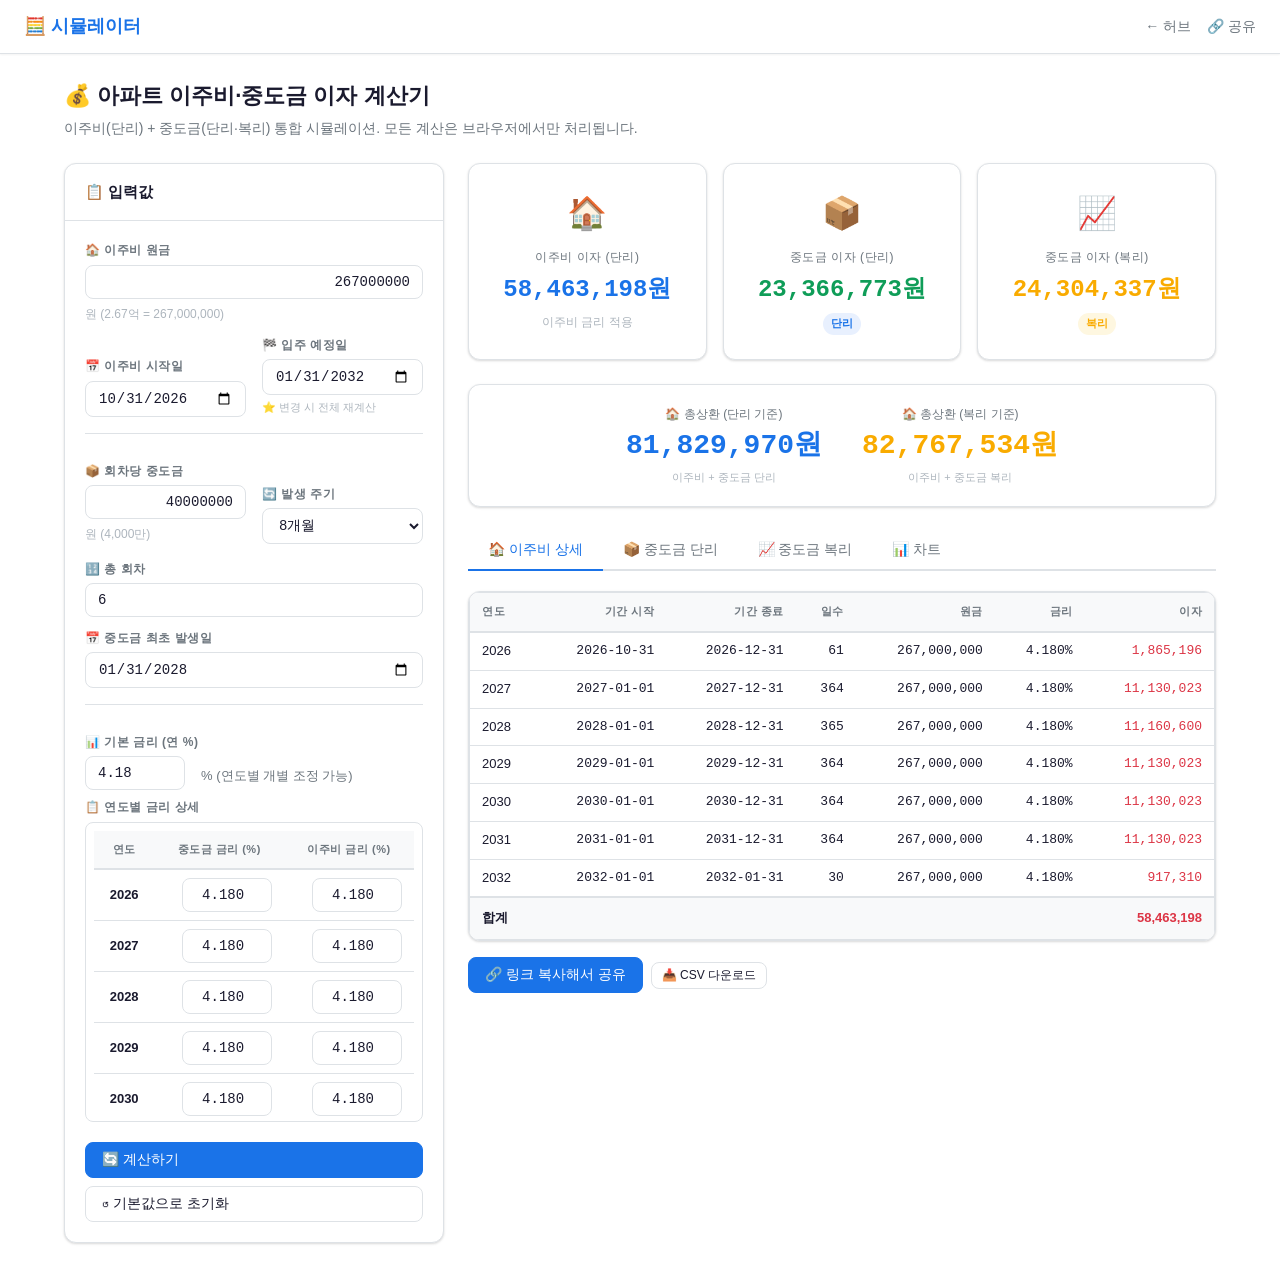
==== interest-calculator/index.html @ 4d943ce7 "Simulators v1: 이자 계산기 + 허브" ====
<!DOCTYPE html>
<html lang="ko">
<head>
<meta charset="UTF-8">
<meta name="viewport" content="width=device-width, initial-scale=1.0">
<title>이자 계산기 — 아파트 이주비·중도금 시뮬레이터</title>
<link rel="stylesheet" href="../shared/styles.css">
<style>
  .split-panel { display: grid; grid-template-columns: 380px 1fr; gap: 24px; }
  @media (max-width: 900px) { .split-panel { grid-template-columns: 1fr; } }
  .rate-table input { width: 90px; text-align: right; }
  .jeongdo-schedule .done { color: var(--text-muted); text-decoration: line-through; }
  .summary-highlight { font-size: 28px; font-weight: 800; font-family: var(--font-mono); }
  .summary-card { text-align: center; padding: 24px; }
  .summary-card .icon { font-size: 32px; margin-bottom: 8px; }
  .tag {
    display: inline-block; padding: 2px 8px; border-radius: 12px;
    font-size: 11px; font-weight: 600;
  }
  .tag-simple { background: var(--primary-light); color: var(--primary); }
  .tag-compound { background: var(--warning-light); color: var(--warning); }
  .legend { display: flex; gap: 16px; font-size: 12px; color: var(--text-secondary); margin-bottom: 12px; }
  .legend span { display: flex; align-items: center; gap: 4px; }
  .legend .dot { width: 10px; height: 10px; border-radius: 50%; }
  .dot-loan { background: var(--primary); }
  .dot-simple { background: var(--success); }
  .dot-compound { background: var(--warning); }
  canvas { max-width: 100%; }
  .tab-content { display: none; }
  .tab-content.active { display: block; }
</style>
</head>
<body>

<!-- Header -->
<header class="app-header">
  <a href="../index.html" class="logo">🧮 시뮬레이터</a>
  <nav>
    <a href="../index.html">← 허브</a>
    <a href="#" onclick="SimEngine.copyShareURL(getParams())">🔗 공유</a>
  </nav>
</header>

<div class="container">
  <h1 style="font-size:22px;margin-bottom:4px;">💰 아파트 이주비·중도금 이자 계산기</h1>
  <p style="color:var(--text-secondary);margin-bottom:24px;font-size:14px;">
    이주비(단리) + 중도금(단리·복리) 통합 시뮬레이션. 모든 계산은 브라우저에서만 처리됩니다.
  </p>

<div class="split-panel">
  <!-- LEFT: 입력 패널 -->
  <div>
  <div class="card">
    <div class="card-header">📋 입력값</div>
    <div class="card-body">

      <!-- 이주비 -->
      <div class="form-group" style="margin-bottom:12px;">
        <label>🏠 이주비 원금</label>
        <input type="text" id="loanPrincipal" class="input-won" value="267000000" onchange="recalc()" placeholder="예: 267000000">
        <span class="input-unit">원 (2.67억 = 267,000,000)</span>
      </div>

      <div class="form-row" style="margin-bottom:12px;">
        <div class="form-group">
          <label>📅 이주비 시작일</label>
          <input type="date" id="loanStartDate" value="2026-10-31" onchange="recalc()">
        </div>
        <div class="form-group">
          <label>🏁 입주 예정일</label>
          <input type="date" id="moveInDate" value="2032-01-31" onchange="recalc()">
          <span class="hint">⭐ 변경 시 전체 재계산</span>
        </div>
      </div>

      <!-- 중도금 -->
      <div style="border-top:1px solid var(--border);margin:16px 0;padding-top:12px;"></div>

      <div class="form-row" style="margin-bottom:12px;">
        <div class="form-group">
          <label>📦 회차당 중도금</label>
          <input type="text" id="jeongdoAmount" class="input-won" value="40000000" onchange="recalc()">
          <span class="input-unit">원 (4,000만)</span>
        </div>
        <div class="form-group">
          <label>🔄 발생 주기</label>
          <select id="jeongdoInterval" onchange="recalc()">
            <option value="6">6개월</option>
            <option value="8" selected>8개월</option>
            <option value="12">12개월</option>
          </select>
        </div>
        <div class="form-group">
          <label>🔢 총 회차</label>
          <input type="number" id="jeongdoCount" value="6" min="1" max="20" onchange="recalc()">
        </div>
      </div>

      <div class="form-group" style="margin-bottom:16px;">
        <label>📅 중도금 최초 발생일</label>
        <input type="date" id="jeongdoStartDate" value="2028-01-31" onchange="recalc()">
      </div>

      <!-- 금리 -->
      <div style="border-top:1px solid var(--border);margin:16px 0;padding-top:12px;"></div>
      <div class="form-group" style="margin-bottom:8px;">
        <label>📊 기본 금리 (연 %)</label>
        <div class="form-row">
          <input type="number" id="defaultRate" value="4.18" step="0.01" min="0" max="30" style="width:100px;" onchange="recalc()">
          <span style="line-height:2.2;font-size:13px;color:var(--text-secondary);">% (연도별 개별 조정 가능)</span>
        </div>
      </div>

      <div class="form-group" style="margin-bottom:8px;">
        <label>📋 연도별 금리 상세</label>
        <div id="rateTableContainer" class="rate-table" style="max-height:300px;overflow-y:auto;border:1px solid var(--border);border-radius:var(--radius);padding:8px;"></div>
      </div>

      <button class="btn btn-primary" style="width:100%;margin-top:12px;" onclick="recalc()">
        🔄 계산하기
      </button>
      <button class="btn" style="width:100%;margin-top:8px;" onclick="resetAll()">
        ↺ 기본값으로 초기화
      </button>
    </div>
  </div>
  </div>

  <!-- RIGHT: 결과 -->
  <div>
    <!-- Summary Cards -->
    <div class="stats-grid" style="grid-template-columns:repeat(3,1fr);">
      <div class="stat-card accent-primary summary-card">
        <div class="icon">🏠</div>
        <div class="stat-label">이주비 이자 (단리)</div>
        <div class="stat-value" id="sumLoan">—</div>
        <div class="stat-sub">이주비 금리 적용</div>
      </div>
      <div class="stat-card accent-success summary-card">
        <div class="icon">📦</div>
        <div class="stat-label">중도금 이자 (단리)</div>
        <div class="stat-value" id="sumSimple">—</div>
        <div class="stat-sub"><span class="tag tag-simple">단리</span></div>
      </div>
      <div class="stat-card accent-warning summary-card">
        <div class="icon">📈</div>
        <div class="stat-label">중도금 이자 (복리)</div>
        <div class="stat-value" id="sumCompound">—</div>
        <div class="stat-sub"><span class="tag tag-compound">복리</span></div>
      </div>
    </div>

    <!-- Grand Total -->
    <div class="card" style="margin-bottom:24px;text-align:center;padding:20px;">
      <div style="display:flex;justify-content:center;gap:40px;flex-wrap:wrap;">
        <div>
          <div style="font-size:12px;color:var(--text-secondary);">🏠 총상환 (단리 기준)</div>
          <div class="summary-highlight" id="grandSimple" style="color:var(--primary);">—</div>
          <div style="font-size:11px;color:var(--text-muted);">이주비 + 중도금 단리</div>
        </div>
        <div>
          <div style="font-size:12px;color:var(--text-secondary);">🏠 총상환 (복리 기준)</div>
          <div class="summary-highlight" id="grandCompound" style="color:var(--warning);">—</div>
          <div style="font-size:11px;color:var(--text-muted);">이주비 + 중도금 복리</div>
        </div>
      </div>
    </div>

    <!-- Tabs -->
    <div class="tabs">
      <button class="tab active" onclick="switchTab('loan')">🏠 이주비 상세</button>
      <button class="tab" onclick="switchTab('jeongdo-simple')">📦 중도금 단리</button>
      <button class="tab" onclick="switchTab('jeongdo-compound')">📈 중도금 복리</button>
      <button class="tab" onclick="switchTab('chart')">📊 차트</button>
    </div>

    <!-- Tab: Loan Detail -->
    <div id="tab-loan" class="tab-content active">
      <div class="card">
        <div class="table-container" id="loanTableContainer"></div>
      </div>
    </div>

    <!-- Tab: Jeongdo Simple -->
    <div id="tab-jeongdo-simple" class="tab-content">
      <div class="card">
        <div class="table-container" id="simpleTableContainer"></div>
      </div>
    </div>

    <!-- Tab: Jeongdo Compound -->
    <div id="tab-jeongdo-compound" class="tab-content">
      <div class="card">
        <div class="legend">
          <span><span class="dot dot-compound"></span> 노란색 배경 = 원리금 (Balance)</span>
          <span>각 회차별 2행: 일수 / 원리금 / 이자</span>
        </div>
        <div class="table-container" id="compoundTableContainer"></div>
      </div>
    </div>

    <!-- Tab: Chart -->
    <div id="tab-chart" class="tab-content">
      <div class="card">
        <div class="card-body">
          <canvas id="interestChart" height="350"></canvas>
        </div>
      </div>
    </div>

    <!-- Share bar -->
    <div class="actions-bar">
      <button class="btn btn-primary" onclick="SimEngine.copyShareURL(getParams())">🔗 링크 복사해서 공유</button>
      <button class="btn btn-sm" onclick="downloadCSV()">📥 CSV 다운로드</button>
    </div>
  </div>
</div>
</div>

<script src="../shared/simulator-engine.js"></script>
<script>
// ==================== STATE ====================
let loanRates = {};   // 연도별 이주비 금리
let jeongdoRates = {}; // 연도별 중도금 금리

// ==================== GET PARAMS ====================
function getParams() {
  return {
    loan: parseInt(document.getElementById('loanPrincipal').value.replace(/,/g,'')) || 0,
    loanDate: document.getElementById('loanStartDate').value,
    moveIn: document.getElementById('moveInDate').value,
    jdAmount: parseInt(document.getElementById('jeongdoAmount').value.replace(/,/g,'')) || 0,
    jdInterval: parseInt(document.getElementById('jeongdoInterval').value),
    jdCount: parseInt(document.getElementById('jeongdoCount').value),
    jdDate: document.getElementById('jeongdoStartDate').value,
    rate: parseFloat(document.getElementById('defaultRate').value)
  };
}

// ==================== CALCULATE JEONGDO DATES ====================
function addEndOfMonth(date, months) {
  const d = new Date(date);
  d.setDate(1);                         // 1일로 이동
  d.setMonth(d.getMonth() + months);    // 목표 월의 1일
  d.setMonth(d.getMonth() + 1);         // 다음 달 1일
  d.setDate(0);                         // 목표 월의 마지막 날
  return d;
}

function getJeongdoDates() {
  const start = SimEngine.parseDate(document.getElementById('jeongdoStartDate').value);
  const interval = parseInt(document.getElementById('jeongdoInterval').value);
  const count = parseInt(document.getElementById('jeongdoCount').value);
  const dates = [];
  let d = new Date(start);
  for (let i = 0; i < count; i++) {
    dates.push(new Date(d));
    d = addEndOfMonth(d, interval);
  }
  return dates;
}

function getYearEnd(y) { return new Date(y, 11, 31); }
function getYearStart(y) { return new Date(y, 0, 1); }
function clampDate(d, lo, hi) {
  let x = new Date(Math.max(d.getTime(), lo.getTime()));
  x = new Date(Math.min(x.getTime(), hi.getTime()));
  return x;
}

// ==================== BUILD RATE TABLE UI ====================
function buildRateTable() {
  const startY = 2026;
  const endY = 2038;
  const defRate = parseFloat(document.getElementById('defaultRate').value) || 4.18;
  const container = document.getElementById('rateTableContainer');

  let html = '<table style="font-size:11px;"><thead><tr>';
  html += '<th style="text-align:center;">연도</th>';
  html += '<th style="text-align:center;">중도금 금리 (%)</th>';
  html += '<th style="text-align:center;">이주비 금리 (%)</th>';
  html += '</tr></thead><tbody>';

  for (let y = startY; y <= endY; y++) {
    const jr = jeongdoRates[y] != null ? jeongdoRates[y] : defRate / 100;
    const lr = loanRates[y] != null ? loanRates[y] : defRate / 100;
    html += '<tr>';
    html += `<td style="text-align:center;font-weight:600;">${y}</td>`;
    html += `<td><input type="number" id="jr_${y}" value="${(jr*100).toFixed(3)}" step="0.001" min="0" max="30" onchange="onRateChange()"></td>`;
    html += `<td><input type="number" id="lr_${y}" value="${(lr*100).toFixed(3)}" step="0.001" min="0" max="30" onchange="onRateChange()"></td>`;
    html += '</tr>';
  }
  html += '</tbody></table>';
  container.innerHTML = html;
}

function onRateChange() {
  const startY = 2026; const endY = 2038;
  for (let y = startY; y <= endY; y++) {
    const jrEl = document.getElementById(`jr_${y}`);
    const lrEl = document.getElementById(`lr_${y}`);
    if (jrEl) jeongdoRates[y] = parseFloat(jrEl.value) / 100;
    if (lrEl) loanRates[y] = parseFloat(lrEl.value) / 100;
  }
  recalc();
}

function getLoanRate(y) {
  if (loanRates[y] != null) return loanRates[y];
  const def = parseFloat(document.getElementById('defaultRate').value) / 100;
  return def;
}

function getJeongdoRate(y) {
  if (jeongdoRates[y] != null) return jeongdoRates[y];
  const def = parseFloat(document.getElementById('defaultRate').value) / 100;
  return def;
}

// ==================== RECALCULATE ====================
function recalc() {
  // Read inputs
  const loanPrincipal = parseInt(document.getElementById('loanPrincipal').value.replace(/,/g,'')) || 0;
  const loanStart = SimEngine.parseDate(document.getElementById('loanStartDate').value);
  const moveIn = SimEngine.parseDate(document.getElementById('moveInDate').value);
  const jdAmount = parseInt(document.getElementById('jeongdoAmount').value.replace(/,/g,'')) || 0;
  const jdDates = getJeongdoDates();
  const startY = 2026;
  const endY = Math.max(moveIn.getFullYear(), 2032);

  // --- 이주비 단리 ---
  let loanInterest = 0;
  const loanRows = [];
  for (let y = startY; y <= endY; y++) {
    const ys = getYearStart(y);
    const ye = getYearEnd(y);
    const periodStart = clampDate(loanStart, ys, moveIn);
    const periodEnd = clampDate(moveIn, ys, ye);
    if (periodStart >= periodEnd) continue;

    const days = SimEngine.daysBetween(periodStart, periodEnd);
    if (days <= 0) continue;

    const rate = getLoanRate(y);
    const interest = SimEngine.simpleInterest(loanPrincipal, rate, periodStart, periodEnd);
    loanInterest += interest;
    loanRows.push({ year: y, start: periodStart, end: periodEnd, days, principal: loanPrincipal, rate, interest });
  }

  // --- 중도금 단리 ---
  const simpleRows = [];  // per jeongdo, per year
  const jdSimpleTotals = [];
  let totalSimple = 0;
  for (let ji = 0; ji < jdDates.length; ji++) {
    const jd = jdDates[ji];
    let instTotal = 0;
    const yearRows = [];
    for (let y = startY; y <= endY; y++) {
      const ys = getYearStart(y);
      const ye = getYearEnd(y);
      const periodStart = clampDate(jd, ys, moveIn);
      const periodEnd = clampDate(moveIn, ys, ye);
      if (periodStart >= periodEnd) continue;

      const days = SimEngine.daysBetween(periodStart, periodEnd);
      if (days <= 0) continue;

      const rate = getJeongdoRate(y);
      const interest = SimEngine.simpleInterest(jdAmount, rate, periodStart, periodEnd);
      instTotal += interest;
      yearRows.push({ year: y, days, rate, interest });
    }
    totalSimple += instTotal;
    simpleRows.push({ index: ji+1, date: jd, yearRows, total: instTotal });
    jdSimpleTotals.push(instTotal);
  }

  // --- 중도금 복리 ---
  const compoundRows = [];
  let totalCompound = 0;
  for (let ji = 0; ji < jdDates.length; ji++) {
    const jd = jdDates[ji];
    let balance = jdAmount;
    let instTotal = 0;
    const yearRows = [];
    for (let y = startY; y <= endY; y++) {
      const ys = getYearStart(y);
      const ye = getYearEnd(y);
      const periodStart = clampDate(jd, ys, moveIn);
      const periodEnd = clampDate(moveIn, ys, ye);
      if (periodStart >= periodEnd) continue;

      const days = SimEngine.daysBetween(periodStart, periodEnd);
      if (days <= 0) continue;

      const rate = getJeongdoRate(y);
      const prevBalance = balance;
      balance = prevBalance * Math.pow(1 + rate, days / 365);
      const interest = balance - prevBalance;
      instTotal += interest;
      yearRows.push({ year: y, days, rate, balance, interest, prevBalance });
    }
    totalCompound += instTotal;
    compoundRows.push({ index: ji+1, date: jd, yearRows, total: instTotal, finalBalance: balance });
  }

  // ==================== RENDER ====================
  // Summary
  document.getElementById('sumLoan').textContent = SimEngine.formatWon(loanInterest) + '원';
  document.getElementById('sumSimple').textContent = SimEngine.formatWon(totalSimple) + '원';
  document.getElementById('sumCompound').textContent = SimEngine.formatWon(totalCompound) + '원';
  document.getElementById('grandSimple').textContent = SimEngine.formatWon(loanInterest + totalSimple) + '원';
  document.getElementById('grandCompound').textContent = SimEngine.formatWon(loanInterest + totalCompound) + '원';

  // Loan table
  let lh = '<table><thead><tr><th>연도</th><th>기간 시작</th><th>기간 종료</th><th>일수</th><th>원금</th><th>금리</th><th>이자</th></tr></thead><tbody>';
  for (const r of loanRows) {
    lh += `<tr>
      <td>${r.year}</td><td>${SimEngine.formatDate(r.start)}</td><td>${SimEngine.formatDate(r.end)}</td>
      <td>${r.days}</td><td>${SimEngine.formatWon(r.principal)}</td>
      <td>${SimEngine.formatPct(r.rate)}</td><td style="color:var(--danger);">${SimEngine.formatWon(r.interest)}</td>
    </tr>`;
  }
  lh += '</tbody><tfoot><tr><td colspan="6">합계</td><td style="color:var(--danger);">' + SimEngine.formatWon(loanInterest) + '</td></tr></tfoot></table>';
  document.getElementById('loanTableContainer').innerHTML = lh;

  // Simple table: one row per jeongdo, one column per year
  const years = [];
  for (let y = startY; y <= endY; y++) years.push(y);

  let sh = '<table><thead><tr><th>회차</th><th>발생일</th><th>누적이자</th>';
  for (const y of years) sh += `<th>${y}년</th>`;
  sh += '</tr></thead><tbody>';

  for (const sr of simpleRows) {
    sh += `<tr><td style="font-weight:600;">${sr.index}회차</td><td>${SimEngine.formatDate(sr.date)}</td>`;
    sh += `<td style="color:var(--danger);">${SimEngine.formatWon(sr.total)}</td>`;
    for (const y of years) {
      const yr = sr.yearRows.find(r => r.year === y);
      sh += `<td>${yr ? SimEngine.formatWon(yr.interest) : '—'}</td>`;
    }
    sh += '</tr>';
  }
  // Sum row
  sh += '<tfoot><tr><td colspan="2">연도별 합계</td><td style="color:var(--danger);">' + SimEngine.formatWon(totalSimple) + '</td>';
  for (const y of years) {
    let sum = 0;
    for (const sr of simpleRows) {
      const yr = sr.yearRows.find(r => r.year === y);
      if (yr) sum += yr.interest;
    }
    sh += `<td>${SimEngine.formatWon(sum)}</td>`;
  }
  sh += '</tr></tfoot></table>';
  document.getElementById('simpleTableContainer').innerHTML = sh;

  // Compound table: 3 rows per jeongdo (일수 / 원리금 / 이자)
  let ch = '<table><thead><tr><th>회차</th><th>발생일</th><th>구분</th><th>누적이자</th>';
  for (const y of years) ch += `<th>${y}년</th>`;
  ch += '</tr></thead><tbody>';

  for (const cr of compoundRows) {
    // Days row
    ch += `<tr><td rowspan="3" style="font-weight:600;vertical-align:middle;">${cr.index}회차</td>`;
    ch += `<td rowspan="3" style="vertical-align:middle;">${SimEngine.formatDate(cr.date)}</td>`;
    ch += `<td style="font-size:10px;color:var(--text-muted);">일수</td>`;
    ch += `<td rowspan="3" style="color:var(--danger);vertical-align:middle;">${SimEngine.formatWon(cr.total)}</td>`;
    for (const y of years) {
      const yr = cr.yearRows.find(r => r.year === y);
      ch += `<td style="background:var(--bg-secondary);font-size:11px;">${yr ? yr.days : '—'}</td>`;
    }
    ch += '</tr>';

    // Balance row
    ch += '<tr>';
    ch += '<td style="font-size:10px;color:var(--text-muted);">원리금</td>';
    for (const y of years) {
      const yr = cr.yearRows.find(r => r.year === y);
      ch += `<td style="background:#fff3cd;">${yr ? SimEngine.formatWon(yr.balance) : '—'}</td>`;
    }
    ch += '</tr>';

    // Interest row
    ch += '<tr>';
    ch += '<td style="font-size:10px;color:var(--text-muted);">이자</td>';
    for (const y of years) {
      const yr = cr.yearRows.find(r => r.year === y);
      ch += `<td>${yr ? SimEngine.formatWon(yr.interest) : '—'}</td>`;
    }
    ch += '</tr>';
  }
  ch += '</tbody></table>';
  document.getElementById('compoundTableContainer').innerHTML = ch;

  // Chart
  drawChart(years, jdSimpleTotals, compoundRows, loanRows);

  // Save to URL
  SimEngine.saveToURL(getParams());
}

// ==================== CHART ====================
function drawChart(years, jdSimpleTotals, compoundRows, loanRows) {
  const canvas = document.getElementById('interestChart');
  if (!canvas) return;
  const ctx = canvas.getContext('2d');
  const W = canvas.parentElement.clientWidth - 40;
  const H = 350;
  canvas.width = W;
  canvas.height = H;

  const pad = { top: 20, right: 20, bottom: 60, left: 80 };
  const pw = W - pad.left - pad.right;
  const ph = H - pad.top - pad.bottom;

  // Aggregate by year
  const yearData = {};
  for (const y of years) yearData[y] = { loan: 0, simple: 0, compound: 0 };

  for (const r of loanRows) yearData[r.year].loan += r.interest;
  for (const cr of compoundRows) {
    for (const yr of cr.yearRows) yearData[yr.year].compound += yr.interest;
  }
  // Simple per year
  for (const y of years) {
    for (const cr of compoundRows) {
      const yr = cr.yearRows.find(r => r.year === y);
      // We need simple interest per year - recalc
    }
  }
  // Use simpleRows aggregated
  const allSimpleRows = [];
  for (const y of years) {
    let sum = 0;
    const jdDates = getJeongdoDates();
    const moveIn = SimEngine.parseDate(document.getElementById('moveInDate').value);
    const jdAmount = parseInt(document.getElementById('jeongdoAmount').value.replace(/,/g,'')) || 0;
    for (const jd of jdDates) {
      const ys = getYearStart(y);
      const ye = getYearEnd(y);
      const ps = clampDate(jd, ys, moveIn);
      const pe = clampDate(moveIn, ys, ye);
      if (ps < pe) {
        const rate = getJeongdoRate(y);
        sum += SimEngine.simpleInterest(jdAmount, rate, ps, pe);
      }
    }
    yearData[y].simple = sum;
  }

  const activeYears = years.filter(y => {
    const d = yearData[y];
    return (d.loan + d.simple + d.compound) > 0;
  });

  if (activeYears.length === 0) { ctx.clearRect(0, 0, W, H); return; }

  let maxVal = 0;
  for (const y of activeYears) {
    const d = yearData[y];
    maxVal = Math.max(maxVal, d.loan + d.simple + d.compound);
  }
  maxVal *= 1.15;

  // Background
  ctx.fillStyle = getComputedStyle(document.body).getPropertyValue('--bg-card').trim();
  ctx.fillRect(0, 0, W, H);

  const barGap = Math.max(4, Math.min(20, pw / activeYears.length * 0.25));
  const barW = (pw - barGap * (activeYears.length - 1)) / activeYears.length;

  // Grid
  ctx.strokeStyle = getComputedStyle(document.body).getPropertyValue('--border').trim();
  ctx.lineWidth = 1;
  for (let i = 0; i <= 5; i++) {
    const v = maxVal * i / 5;
    const y = pad.top + ph - (v / maxVal * ph);
    ctx.beginPath();
    ctx.moveTo(pad.left, y);
    ctx.lineTo(W - pad.right, y);
    ctx.stroke();
    ctx.fillStyle = getComputedStyle(document.body).getPropertyValue('--text-secondary').trim();
    ctx.font = '11px ' + getComputedStyle(document.body).fontFamily;
    ctx.textAlign = 'right';
    ctx.fillText(SimEngine.formatWon(v), pad.left - 8, y + 4);
  }

  // Bars
  const colors = {
    loan: getComputedStyle(document.body).getPropertyValue('--primary').trim(),
    simple: getComputedStyle(document.body).getPropertyValue('--success').trim(),
    compound: getComputedStyle(document.body).getPropertyValue('--warning').trim()
  };

  for (let i = 0; i < activeYears.length; i++) {
    const y = activeYears[i];
    const d = yearData[y];
    const x = pad.left + i * (barW + barGap);
    let baseY = pad.top + ph;

    // Stacked: loan → simple → compound
    const segments = [
      { val: d.loan, color: colors.loan },
      { val: d.simple, color: colors.simple },
      { val: d.compound, color: colors.compound }
    ];

    for (const seg of segments) {
      if (seg.val <= 0) continue;
      const h = (seg.val / maxVal) * ph;
      ctx.fillStyle = seg.color;
      ctx.fillRect(x, baseY - h, barW, h);
      baseY -= h;
    }

    // Year label
    ctx.fillStyle = getComputedStyle(document.body).getPropertyValue('--text-secondary').trim();
    ctx.font = '11px ' + getComputedStyle(document.body).fontFamily;
    ctx.textAlign = 'center';
    ctx.fillText(y, x + barW / 2, pad.top + ph + 20);
  }

  // Legend
  const legendY = pad.top + ph + 45;
  const legendItems = [
    { label: '이주비', color: colors.loan },
    { label: '중도금 단리', color: colors.simple },
    { label: '중도금 복리', color: colors.compound }
  ];
  let lx = pad.left;
  for (const li of legendItems) {
    ctx.fillStyle = li.color;
    ctx.fillRect(lx, legendY, 12, 12);
    ctx.fillStyle = getComputedStyle(document.body).getPropertyValue('--text').trim();
    ctx.font = '12px ' + getComputedStyle(document.body).fontFamily;
    ctx.textAlign = 'left';
    ctx.fillText(li.label, lx + 16, legendY + 11);
    lx += ctx.measureText(li.label).width + 36;
  }
}

// ==================== TAB SWITCH ====================
function switchTab(name) {
  document.querySelectorAll('.tab').forEach(t => t.classList.remove('active'));
  document.querySelectorAll('.tab-content').forEach(t => t.classList.remove('active'));
  document.getElementById('tab-' + name).classList.add('active');
  // Find button and activate
  const tabs = document.querySelectorAll('.tab');
  const map = { 'loan': 0, 'jeongdo-simple': 1, 'jeongdo-compound': 2, 'chart': 3 };
  if (map[name] != null) tabs[map[name]].classList.add('active');

  if (name === 'chart') setTimeout(() => recalc(), 100);
}

// ==================== RESET ====================
function resetAll() {
  document.getElementById('loanPrincipal').value = '267000000';
  document.getElementById('loanStartDate').value = '2026-10-31';
  document.getElementById('moveInDate').value = '2032-01-31';
  document.getElementById('jeongdoAmount').value = '40000000';
  document.getElementById('jeongdoInterval').value = '8';
  document.getElementById('jeongdoCount').value = '6';
  document.getElementById('jeongdoStartDate').value = '2028-01-31';
  document.getElementById('defaultRate').value = '4.18';
  loanRates = {};
  jeongdoRates = {};
  buildRateTable();
  recalc();
  SimEngine.showToast('↺ 기본값으로 초기화되었습니다');
}

// ==================== CSV DOWNLOAD ====================
function downloadCSV() {
  const rows = [['Category','Year','Days','Principal','Rate','Interest']];
  const loanPrincipal = parseInt(document.getElementById('loanPrincipal').value.replace(/,/g,'')) || 0;
  const loanStart = SimEngine.parseDate(document.getElementById('loanStartDate').value);
  const moveIn = SimEngine.parseDate(document.getElementById('moveInDate').value);
  const startY = 2026; const endY = Math.max(moveIn.getFullYear(), 2032);

  for (let y = startY; y <= endY; y++) {
    const ys = getYearStart(y); const ye = getYearEnd(y);
    const ps = clampDate(loanStart, ys, moveIn);
    const pe = clampDate(moveIn, ys, ye);
    if (ps >= pe) continue;
    const days = SimEngine.daysBetween(ps, pe);
    if (days <= 0) continue;
    const rate = getLoanRate(y);
    const interest = SimEngine.simpleInterest(loanPrincipal, rate, ps, pe);
    rows.push(['이주비', y, days, loanPrincipal, SimEngine.formatPct(rate, 5), Math.round(interest)]);
  }

  const jdDates = getJeongdoDates();
  const jdAmount = parseInt(document.getElementById('jeongdoAmount').value.replace(/,/g,'')) || 0;
  for (let ji = 0; ji < jdDates.length; ji++) {
    const jd = jdDates[ji];
    for (let y = startY; y <= endY; y++) {
      const ys = getYearStart(y); const ye = getYearEnd(y);
      const ps = clampDate(jd, ys, moveIn);
      const pe = clampDate(moveIn, ys, ye);
      if (ps >= pe) continue;
      const days = SimEngine.daysBetween(ps, pe);
      if (days <= 0) continue;
      const rate = getJeongdoRate(y);
      const interest = SimEngine.simpleInterest(jdAmount, rate, ps, pe);
      rows.push([`중도금_${ji+1}회차_단리`, y, days, jdAmount, SimEngine.formatPct(rate, 5), Math.round(interest)]);
    }
  }

  const csv = rows.map(r => r.join(',')).join('\n');
  const blob = new Blob(['\uFEFF' + csv], {type: 'text/csv;charset=utf-8;'});
  const url = URL.createObjectURL(blob);
  const a = document.createElement('a');
  a.href = url; a.download = 'interest_calculator.csv';
  a.click();
  URL.revokeObjectURL(url);
  SimEngine.showToast('📥 CSV 다운로드 완료');
}

// ==================== INIT ====================
function init() {
  // Load from URL params if present
  const params = SimEngine.loadFromURL();
  if (params.loan) document.getElementById('loanPrincipal').value = params.loan;
  if (params.loanDate) document.getElementById('loanStartDate').value = params.loanDate;
  if (params.moveIn) document.getElementById('moveInDate').value = params.moveIn;
  if (params.jdAmount) document.getElementById('jeongdoAmount').value = params.jdAmount;
  if (params.jdInterval) document.getElementById('jeongdoInterval').value = params.jdInterval;
  if (params.jdCount) document.getElementById('jeongdoCount').value = params.jdCount;
  if (params.jdDate) document.getElementById('jeongdoStartDate').value = params.jdDate;
  if (params.rate) document.getElementById('defaultRate').value = params.rate;

  buildRateTable();
  recalc();
}

window.addEventListener('DOMContentLoaded', init);
window.addEventListener('resize', () => {
  if (document.getElementById('tab-chart').classList.contains('active')) {
    drawChart();
  }
});
</script>
</body>
</html>
---- shared/styles.css ----
/* ===== Simulator Shared Styles ===== */
:root {
  --bg: #ffffff;
  --bg-secondary: #f8f9fa;
  --bg-card: #ffffff;
  --text: #1a1a2e;
  --text-secondary: #6c757d;
  --text-muted: #adb5bd;
  --border: #dee2e6;
  --primary: #1a73e8;
  --primary-hover: #1557b0;
  --primary-light: #e8f0fe;
  --danger: #dc3545;
  --danger-light: #fce8e6;
  --success: #0f9d58;
  --success-light: #e6f4ea;
  --warning: #f9ab00;
  --warning-light: #fef7e0;
  --shadow-sm: 0 1px 2px rgba(0,0,0,0.05);
  --shadow: 0 1px 3px rgba(0,0,0,0.1), 0 1px 2px rgba(0,0,0,0.06);
  --shadow-lg: 0 4px 6px rgba(0,0,0,0.07), 0 2px 4px rgba(0,0,0,0.06);
  --radius: 8px;
  --radius-lg: 12px;
  --font: -apple-system, BlinkMacSystemFont, 'Segoe UI', Roboto, 'Helvetica Neue', Arial, sans-serif;
  --font-mono: 'SF Mono', 'Fira Code', 'Fira Mono', 'Roboto Mono', monospace;
  --transition: 0.2s ease;
}

@media (prefers-color-scheme: dark) {
  :root {
    --bg: #0d1117;
    --bg-secondary: #161b22;
    --bg-card: #1c2333;
    --text: #e6edf3;
    --text-secondary: #8b949e;
    --text-muted: #484f58;
    --border: #30363d;
    --primary: #58a6ff;
    --primary-hover: #79c0ff;
    --primary-light: #1a2a3a;
    --danger: #f85149;
    --danger-light: #2a1a1a;
    --success: #3fb950;
    --success-light: #1a2a1a;
    --warning: #d2991d;
    --warning-light: #2a2a1a;
    --shadow-sm: 0 1px 2px rgba(0,0,0,0.3);
    --shadow: 0 1px 3px rgba(0,0,0,0.4);
    --shadow-lg: 0 4px 6px rgba(0,0,0,0.5);
  }
}

* { box-sizing: border-box; margin: 0; padding: 0; }

body {
  font-family: var(--font);
  background: var(--bg);
  color: var(--text);
  line-height: 1.6;
  min-height: 100vh;
}

/* ===== Layout ===== */
.app-header {
  background: var(--bg-card);
  border-bottom: 1px solid var(--border);
  padding: 12px 24px;
  display: flex;
  align-items: center;
  justify-content: space-between;
  box-shadow: var(--shadow-sm);
  position: sticky;
  top: 0;
  z-index: 100;
}

.app-header .logo {
  font-size: 18px;
  font-weight: 700;
  color: var(--primary);
  text-decoration: none;
  display: flex;
  align-items: center;
  gap: 8px;
}

.app-header nav { display: flex; gap: 16px; align-items: center; }
.app-header nav a {
  color: var(--text-secondary);
  text-decoration: none;
  font-size: 14px;
  transition: color var(--transition);
}
.app-header nav a:hover { color: var(--primary); }

.container {
  max-width: 1200px;
  margin: 0 auto;
  padding: 24px;
}

/* ===== Cards ===== */
.card {
  background: var(--bg-card);
  border: 1px solid var(--border);
  border-radius: var(--radius-lg);
  box-shadow: var(--shadow);
  overflow: hidden;
}

.card-header {
  padding: 16px 20px;
  border-bottom: 1px solid var(--border);
  font-weight: 600;
  font-size: 15px;
  display: flex;
  align-items: center;
  gap: 8px;
}

.card-body { padding: 20px; }

/* ===== Stats Grid ===== */
.stats-grid {
  display: grid;
  grid-template-columns: repeat(auto-fit, minmax(200px, 1fr));
  gap: 16px;
  margin-bottom: 24px;
}

.stat-card {
  background: var(--bg-card);
  border: 1px solid var(--border);
  border-radius: var(--radius-lg);
  padding: 20px;
  box-shadow: var(--shadow);
}

.stat-card .stat-label {
  font-size: 12px;
  text-transform: uppercase;
  letter-spacing: 0.5px;
  color: var(--text-secondary);
  margin-bottom: 4px;
}

.stat-card .stat-value {
  font-size: 24px;
  font-weight: 700;
  color: var(--text);
  font-family: var(--font-mono);
}

.stat-card .stat-sub {
  font-size: 12px;
  color: var(--text-muted);
  margin-top: 4px;
}

.stat-card.accent-primary .stat-value { color: var(--primary); }
.stat-card.accent-danger .stat-value { color: var(--danger); }
.stat-card.accent-success .stat-value { color: var(--success); }
.stat-card.accent-warning .stat-value { color: var(--warning); }

/* ===== Forms ===== */
.form-row {
  display: flex;
  gap: 16px;
  flex-wrap: wrap;
  align-items: flex-end;
}

.form-group {
  display: flex;
  flex-direction: column;
  gap: 4px;
  min-width: 140px;
  flex: 1;
}

.form-group label {
  font-size: 12px;
  font-weight: 600;
  color: var(--text-secondary);
  text-transform: uppercase;
  letter-spacing: 0.5px;
}

.form-group input,
.form-group select {
  padding: 8px 12px;
  border: 1px solid var(--border);
  border-radius: var(--radius);
  background: var(--bg);
  color: var(--text);
  font-size: 14px;
  font-family: var(--font-mono);
  transition: border-color var(--transition);
}

.form-group input:focus,
.form-group select:focus {
  outline: none;
  border-color: var(--primary);
  box-shadow: 0 0 0 3px var(--primary-light);
}

.form-group input.input-won {
  text-align: right;
}

.form-group .input-unit {
  font-size: 12px;
  color: var(--text-muted);
  margin-top: 2px;
}

.form-group .hint {
  font-size: 11px;
  color: var(--text-muted);
}

/* ===== Buttons ===== */
.btn {
  display: inline-flex;
  align-items: center;
  gap: 6px;
  padding: 8px 16px;
  border: 1px solid var(--border);
  border-radius: var(--radius);
  background: var(--bg-card);
  color: var(--text);
  font-size: 14px;
  font-weight: 500;
  cursor: pointer;
  transition: all var(--transition);
  white-space: nowrap;
  font-family: var(--font);
}

.btn:hover {
  background: var(--bg-secondary);
  border-color: var(--text-muted);
}

.btn-primary {
  background: var(--primary);
  color: #fff;
  border-color: var(--primary);
}
.btn-primary:hover {
  background: var(--primary-hover);
  border-color: var(--primary-hover);
}

.btn-sm { padding: 4px 10px; font-size: 12px; }

/* ===== Tables ===== */
.table-container {
  overflow-x: auto;
  border: 1px solid var(--border);
  border-radius: var(--radius);
}

table {
  width: 100%;
  border-collapse: collapse;
  font-size: 13px;
}

thead th {
  background: var(--bg-secondary);
  color: var(--text-secondary);
  font-weight: 600;
  font-size: 11px;
  text-transform: uppercase;
  letter-spacing: 0.5px;
  padding: 10px 12px;
  text-align: right;
  border-bottom: 2px solid var(--border);
  white-space: nowrap;
}

thead th:first-child { text-align: left; }

tbody td {
  padding: 8px 12px;
  border-bottom: 1px solid var(--border);
  text-align: right;
  font-family: var(--font-mono);
  font-size: 13px;
}

tbody td:first-child { text-align: left; font-family: var(--font); }

tbody tr:hover { background: var(--bg-secondary); }

tfoot td {
  font-weight: 700;
  background: var(--bg-secondary);
  border-top: 2px solid var(--border);
  padding: 10px 12px;
  text-align: right;
}

tfoot td:first-child { text-align: left; }

/* ===== Tabs ===== */
.tabs {
  display: flex;
  gap: 0;
  border-bottom: 2px solid var(--border);
  margin-bottom: 20px;
}

.tab {
  padding: 10px 20px;
  font-size: 14px;
  font-weight: 500;
  color: var(--text-secondary);
  cursor: pointer;
  border: none;
  background: none;
  border-bottom: 2px solid transparent;
  margin-bottom: -2px;
  transition: all var(--transition);
  font-family: var(--font);
}

.tab:hover { color: var(--text); }
.tab.active {
  color: var(--primary);
  border-bottom-color: var(--primary);
}

/* ===== Share / Actions Bar ===== */
.actions-bar {
  display: flex;
  gap: 8px;
  align-items: center;
  flex-wrap: wrap;
  margin-top: 16px;
}

/* ===== Tooltip ===== */
.tooltip {
  position: relative;
  display: inline-flex;
}
.tooltip::after {
  content: attr(data-tip);
  position: absolute;
  bottom: 100%;
  left: 50%;
  transform: translateX(-50%);
  background: var(--text);
  color: var(--bg);
  font-size: 11px;
  padding: 4px 8px;
  border-radius: 4px;
  white-space: nowrap;
  opacity: 0;
  pointer-events: none;
  transition: opacity var(--transition);
}
.tooltip:hover::after { opacity: 1; }

/* ===== Responsive ===== */
@media (max-width: 768px) {
  .container { padding: 16px; }
  .stats-grid { grid-template-columns: repeat(2, 1fr); }
  .form-row { flex-direction: column; }
  .form-group { min-width: 100%; }
}
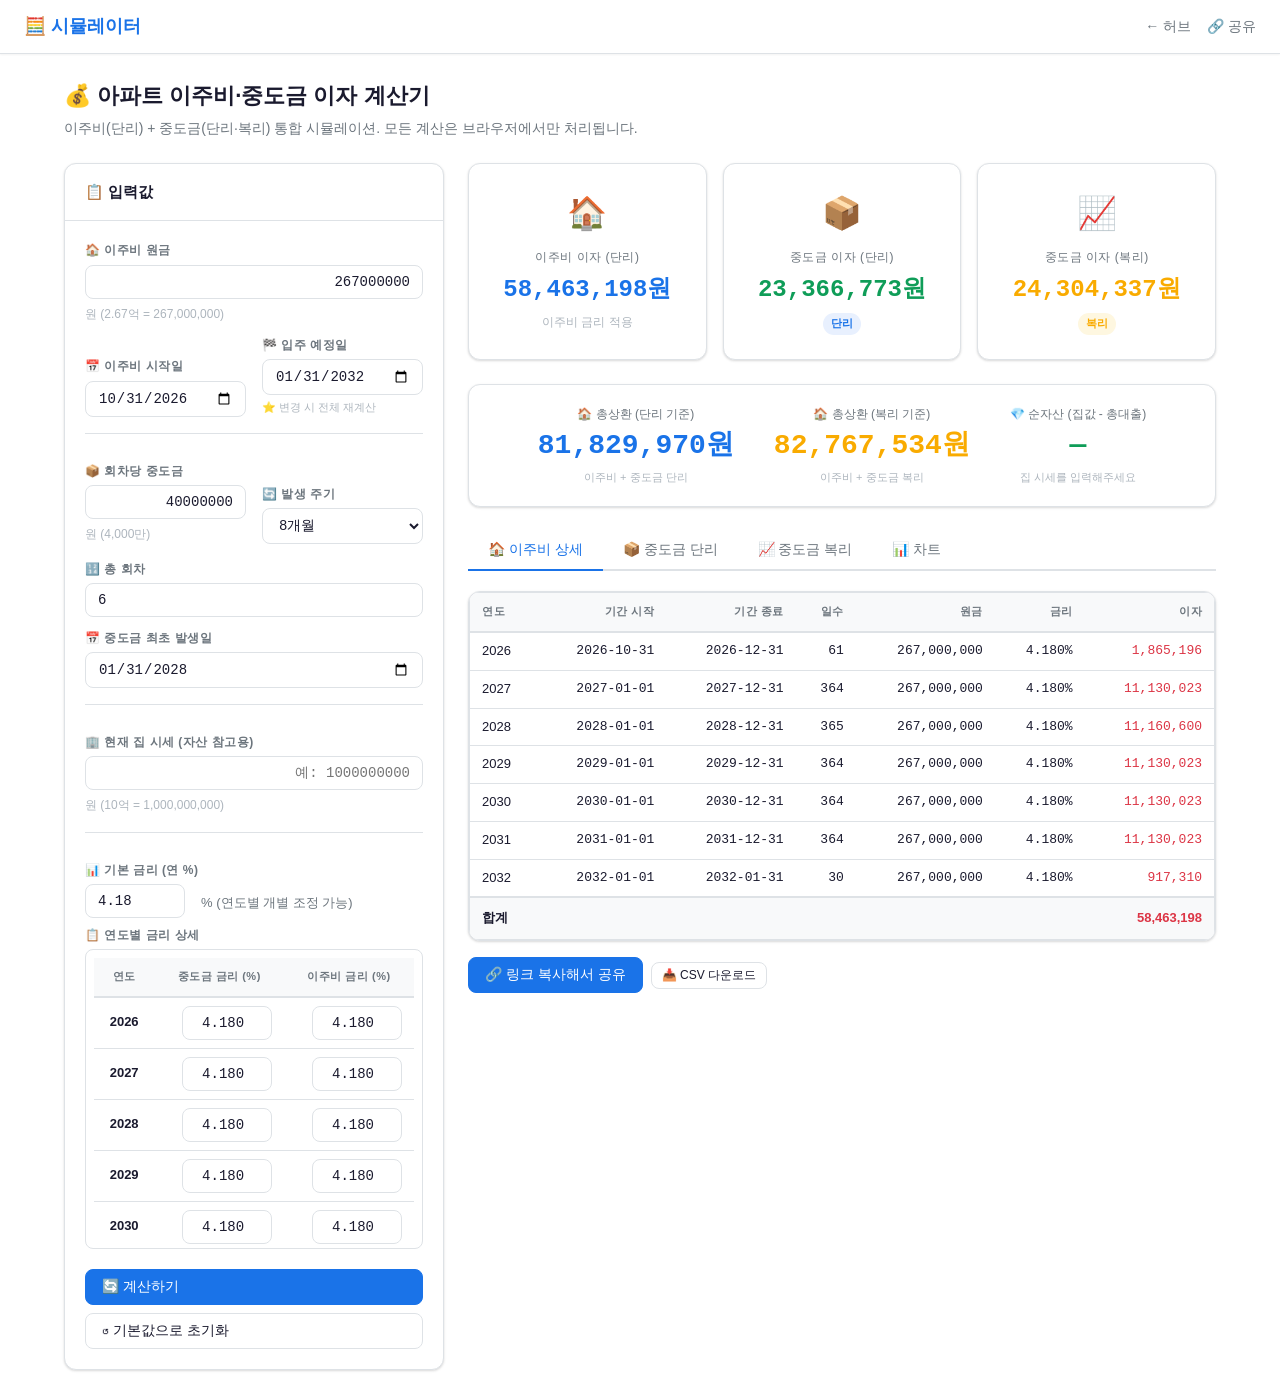
==== commit 6e9614c9: "집 시세 입력 필드 + 순자산 요약 카드 추가" ====
--- a/interest-calculator/index.html
+++ b/interest-calculator/index.html
@@ -64,11 +64,11 @@
       <div class="form-row" style="margin-bottom:12px;">
         <div class="form-group">
           <label>📅 이주비 시작일</label>
-          <input type="date" id="loanStartDate" value="2026-10-31" onchange="recalc()">
+          <input type="date" id="loanStartDate" value="2026-10-31" onchange="buildRateTable(); recalc()">
         </div>
         <div class="form-group">
           <label>🏁 입주 예정일</label>
-          <input type="date" id="moveInDate" value="2032-01-31" onchange="recalc()">
+          <input type="date" id="moveInDate" value="2032-01-31" onchange="buildRateTable(); recalc()">
           <span class="hint">⭐ 변경 시 전체 재계산</span>
         </div>
       </div>
@@ -79,7 +79,7 @@
       <div class="form-row" style="margin-bottom:12px;">
         <div class="form-group">
           <label>📦 회차당 중도금</label>
-          <input type="text" id="jeongdoAmount" class="input-won" value="40000000" onchange="recalc()">
+          <input type="text" id="jeongdoAmount" class="input-won" value="40000000" onchange="recalc()" placeholder="예: 40000000">
           <span class="input-unit">원 (4,000만)</span>
         </div>
         <div class="form-group">
@@ -99,6 +99,14 @@
       <div class="form-group" style="margin-bottom:16px;">
         <label>📅 중도금 최초 발생일</label>
         <input type="date" id="jeongdoStartDate" value="2028-01-31" onchange="recalc()">
+      </div>
+
+      <!-- 집 시세 (자산 파악용, 계산과 무관) -->
+      <div style="border-top:1px solid var(--border);margin:16px 0;padding-top:12px;"></div>
+      <div class="form-group" style="margin-bottom:8px;">
+        <label>🏢 현재 집 시세 (자산 참고용)</label>
+        <input type="text" id="housePrice" class="input-won" value="" onchange="recalc()" placeholder="예: 1000000000">
+        <span class="input-unit">원 (10억 = 1,000,000,000)</span>
       </div>
 
       <!-- 금리 -->
@@ -162,6 +170,11 @@
           <div style="font-size:12px;color:var(--text-secondary);">🏠 총상환 (복리 기준)</div>
           <div class="summary-highlight" id="grandCompound" style="color:var(--warning);">—</div>
           <div style="font-size:11px;color:var(--text-muted);">이주비 + 중도금 복리</div>
+        </div>
+        <div>
+          <div style="font-size:12px;color:var(--text-secondary);">💎 순자산 (집값 - 총대출)</div>
+          <div class="summary-highlight" id="netAsset" style="color:var(--success);">—</div>
+          <div style="font-size:11px;color:var(--text-muted);" id="netAssetNote"></div>
         </div>
       </div>
     </div>
@@ -268,10 +281,21 @@
   return x;
 }
 
+// ==================== YEAR RANGE HELPER ====================
+function getYearRange() {
+  const loanStart = SimEngine.parseDate(document.getElementById('loanStartDate').value);
+  const moveIn = SimEngine.parseDate(document.getElementById('moveInDate').value);
+  return {
+    start: loanStart.getFullYear(),
+    end: moveIn.getFullYear()
+  };
+}
+
 // ==================== BUILD RATE TABLE UI ====================
 function buildRateTable() {
-  const startY = 2026;
-  const endY = 2038;
+  const range = getYearRange();
+  const startY = range.start;
+  const endY = range.end;
   const defRate = parseFloat(document.getElementById('defaultRate').value) || 4.18;
   const container = document.getElementById('rateTableContainer');
 
@@ -295,8 +319,8 @@
 }
 
 function onRateChange() {
-  const startY = 2026; const endY = 2038;
-  for (let y = startY; y <= endY; y++) {
+  const range = getYearRange();
+  for (let y = range.start; y <= range.end; y++) {
     const jrEl = document.getElementById(`jr_${y}`);
     const lrEl = document.getElementById(`lr_${y}`);
     if (jrEl) jeongdoRates[y] = parseFloat(jrEl.value) / 100;
@@ -325,8 +349,9 @@
   const moveIn = SimEngine.parseDate(document.getElementById('moveInDate').value);
   const jdAmount = parseInt(document.getElementById('jeongdoAmount').value.replace(/,/g,'')) || 0;
   const jdDates = getJeongdoDates();
-  const startY = 2026;
-  const endY = Math.max(moveIn.getFullYear(), 2032);
+  const range = getYearRange();
+  const startY = range.start;
+  const endY = range.end;
 
   // --- 이주비 단리 ---
   let loanInterest = 0;
@@ -411,6 +436,19 @@
   document.getElementById('sumCompound').textContent = SimEngine.formatWon(totalCompound) + '원';
   document.getElementById('grandSimple').textContent = SimEngine.formatWon(loanInterest + totalSimple) + '원';
   document.getElementById('grandCompound').textContent = SimEngine.formatWon(loanInterest + totalCompound) + '원';
+
+  // Net asset
+  const housePrice = parseInt((document.getElementById('housePrice').value || '').replace(/,/g,'')) || 0;
+  const jeongdoTotalPrincipal = jdAmount * jdDates.length;
+  const totalDebt = loanPrincipal + jeongdoTotalPrincipal + loanInterest + totalSimple;
+  if (housePrice > 0) {
+    const net = housePrice - totalDebt;
+    document.getElementById('netAsset').textContent = SimEngine.formatWon(net) + '원';
+    document.getElementById('netAssetNote').textContent = '집값 - 원금 - 이자';
+  } else {
+    document.getElementById('netAsset').textContent = '—';
+    document.getElementById('netAssetNote').textContent = '집 시세를 입력해주세요';
+  }
 
   // Loan table
   let lh = '<table><thead><tr><th>연도</th><th>기간 시작</th><th>기간 종료</th><th>일수</th><th>원금</th><th>금리</th><th>이자</th></tr></thead><tbody>';
@@ -675,7 +713,8 @@
   const loanPrincipal = parseInt(document.getElementById('loanPrincipal').value.replace(/,/g,'')) || 0;
   const loanStart = SimEngine.parseDate(document.getElementById('loanStartDate').value);
   const moveIn = SimEngine.parseDate(document.getElementById('moveInDate').value);
-  const startY = 2026; const endY = Math.max(moveIn.getFullYear(), 2032);
+  const range = getYearRange();
+  const startY = range.start; const endY = range.end;
 
   for (let y = startY; y <= endY; y++) {
     const ys = getYearStart(y); const ye = getYearEnd(y);
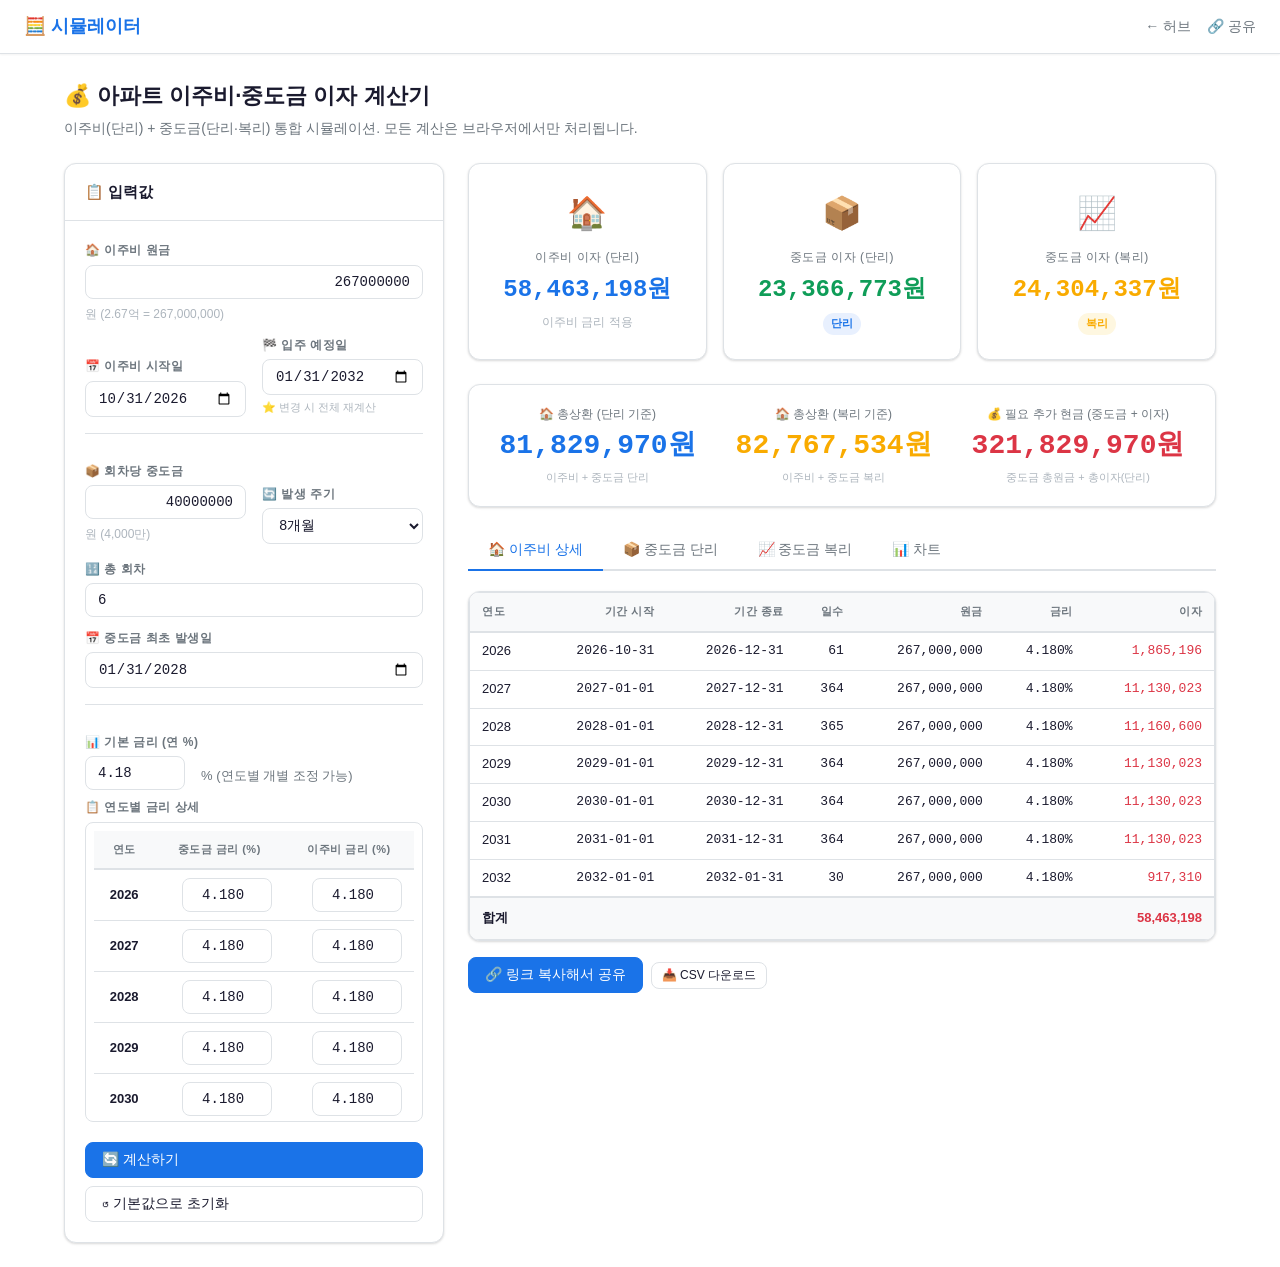
==== commit 060597da: "집시세 제거 + 필요 추가 현금(중도금+이자) 카드로 대체" ====
--- a/interest-calculator/index.html
+++ b/interest-calculator/index.html
@@ -101,14 +101,6 @@
         <input type="date" id="jeongdoStartDate" value="2028-01-31" onchange="recalc()">
       </div>
 
-      <!-- 집 시세 (자산 파악용, 계산과 무관) -->
-      <div style="border-top:1px solid var(--border);margin:16px 0;padding-top:12px;"></div>
-      <div class="form-group" style="margin-bottom:8px;">
-        <label>🏢 현재 집 시세 (자산 참고용)</label>
-        <input type="text" id="housePrice" class="input-won" value="" onchange="recalc()" placeholder="예: 1000000000">
-        <span class="input-unit">원 (10억 = 1,000,000,000)</span>
-      </div>
-
       <!-- 금리 -->
       <div style="border-top:1px solid var(--border);margin:16px 0;padding-top:12px;"></div>
       <div class="form-group" style="margin-bottom:8px;">
@@ -172,9 +164,9 @@
           <div style="font-size:11px;color:var(--text-muted);">이주비 + 중도금 복리</div>
         </div>
         <div>
-          <div style="font-size:12px;color:var(--text-secondary);">💎 순자산 (집값 - 총대출)</div>
-          <div class="summary-highlight" id="netAsset" style="color:var(--success);">—</div>
-          <div style="font-size:11px;color:var(--text-muted);" id="netAssetNote"></div>
+          <div style="font-size:12px;color:var(--text-secondary);">💰 필요 추가 현금 (중도금 + 이자)</div>
+          <div class="summary-highlight" id="extraCash" style="color:var(--danger);">—</div>
+          <div style="font-size:11px;color:var(--text-muted);">중도금 총원금 + 총이자(단리)</div>
         </div>
       </div>
     </div>
@@ -437,18 +429,10 @@
   document.getElementById('grandSimple').textContent = SimEngine.formatWon(loanInterest + totalSimple) + '원';
   document.getElementById('grandCompound').textContent = SimEngine.formatWon(loanInterest + totalCompound) + '원';
 
-  // Net asset
-  const housePrice = parseInt((document.getElementById('housePrice').value || '').replace(/,/g,'')) || 0;
+  // Extra cash needed = jeongdo principal + total interest
   const jeongdoTotalPrincipal = jdAmount * jdDates.length;
-  const totalDebt = loanPrincipal + jeongdoTotalPrincipal + loanInterest + totalSimple;
-  if (housePrice > 0) {
-    const net = housePrice - totalDebt;
-    document.getElementById('netAsset').textContent = SimEngine.formatWon(net) + '원';
-    document.getElementById('netAssetNote').textContent = '집값 - 원금 - 이자';
-  } else {
-    document.getElementById('netAsset').textContent = '—';
-    document.getElementById('netAssetNote').textContent = '집 시세를 입력해주세요';
-  }
+  const extraCash = jeongdoTotalPrincipal + loanInterest + totalSimple;
+  document.getElementById('extraCash').textContent = SimEngine.formatWon(extraCash) + '원';
 
   // Loan table
   let lh = '<table><thead><tr><th>연도</th><th>기간 시작</th><th>기간 종료</th><th>일수</th><th>원금</th><th>금리</th><th>이자</th></tr></thead><tbody>';
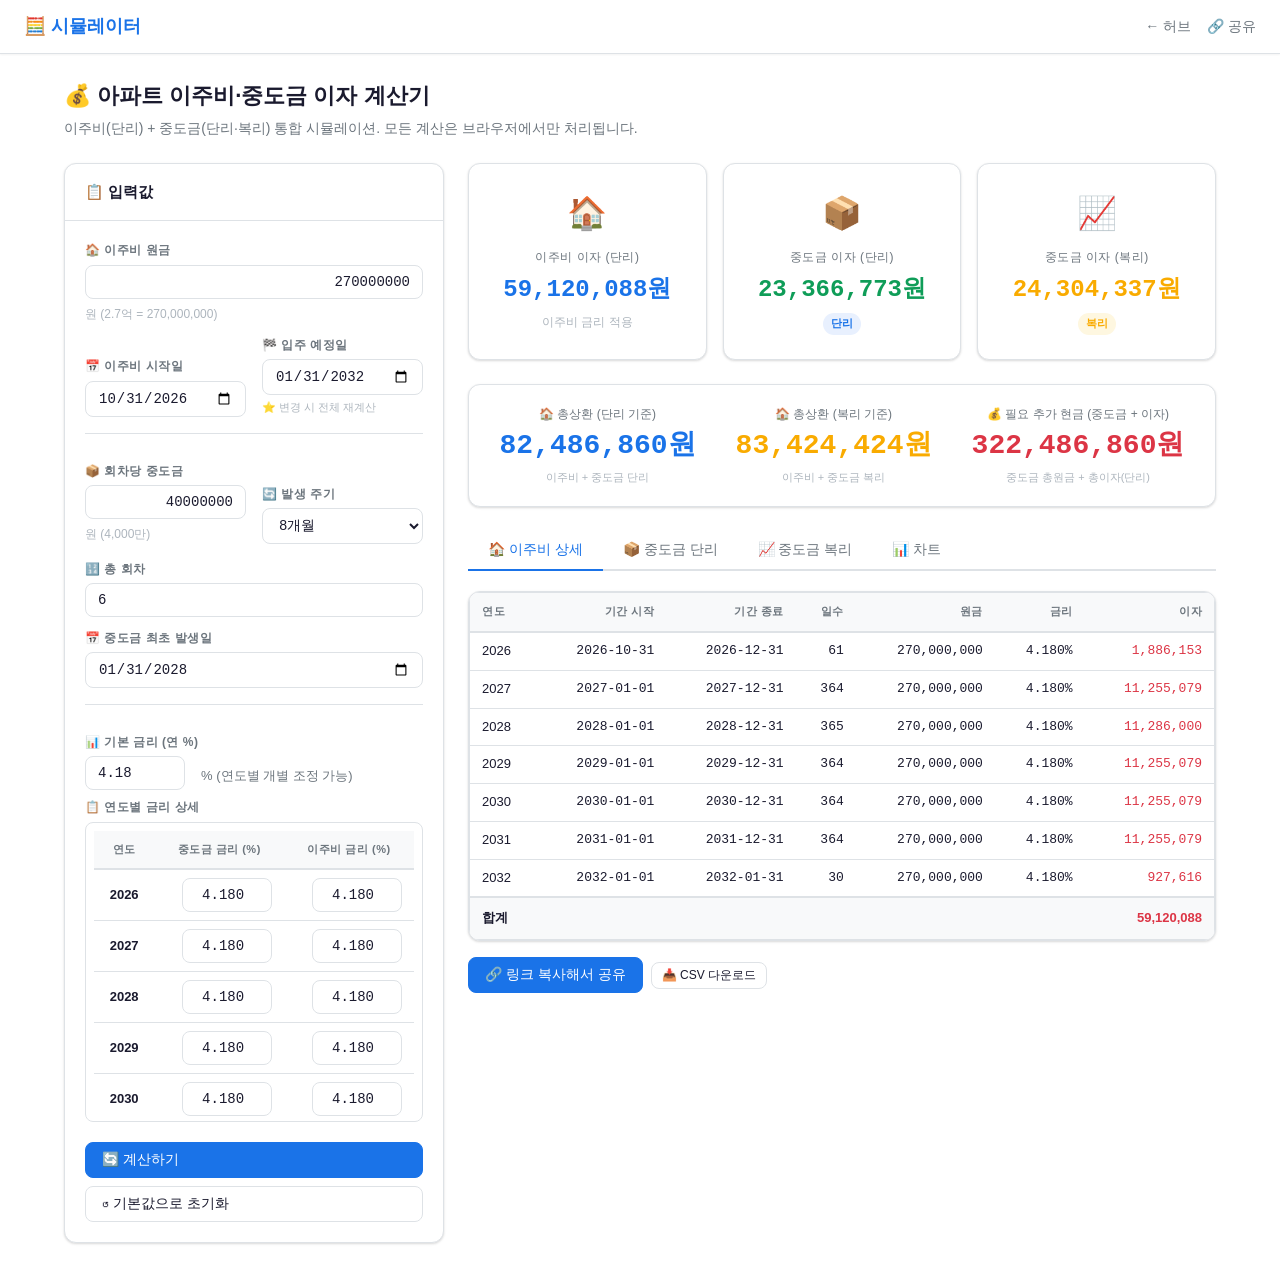
==== commit f5bf00fe: "이주비 기본값 2.67억→2.7억 (개인정보 보호)" ====
--- a/interest-calculator/index.html
+++ b/interest-calculator/index.html
@@ -57,8 +57,8 @@
       <!-- 이주비 -->
       <div class="form-group" style="margin-bottom:12px;">
         <label>🏠 이주비 원금</label>
-        <input type="text" id="loanPrincipal" class="input-won" value="267000000" onchange="recalc()" placeholder="예: 267000000">
-        <span class="input-unit">원 (2.67억 = 267,000,000)</span>
+        <input type="text" id="loanPrincipal" class="input-won" value="270000000" onchange="recalc()" placeholder="예: 270000000">
+        <span class="input-unit">원 (2.7억 = 270,000,000)</span>
       </div>
 
       <div class="form-row" style="margin-bottom:12px;">
@@ -676,7 +676,7 @@
 
 // ==================== RESET ====================
 function resetAll() {
-  document.getElementById('loanPrincipal').value = '267000000';
+  document.getElementById('loanPrincipal').value = '270000000';
   document.getElementById('loanStartDate').value = '2026-10-31';
   document.getElementById('moveInDate').value = '2032-01-31';
   document.getElementById('jeongdoAmount').value = '40000000';
